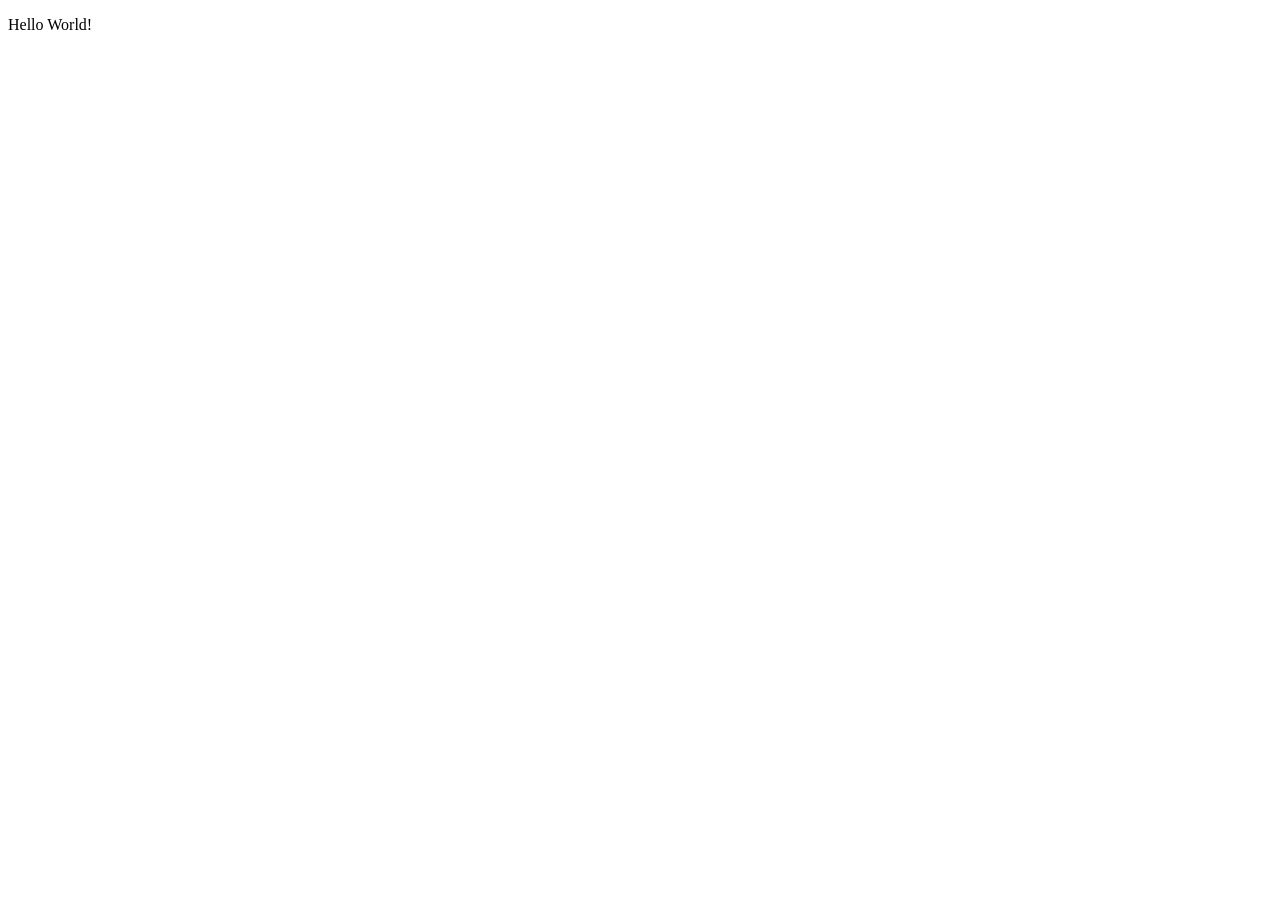
==== documentation/index.html @ 9842ae81 "Documentation window integrated" ====
<!DOCTYPE html>
<html lang="en">
<head>
    <meta charset="UTF-8">
    <meta name="viewport" content="width=device-width, initial-scale=1.0">
    <title>Documentation</title>
</head>
<body>
    <p>Hello World!</p>
</body>
</html>
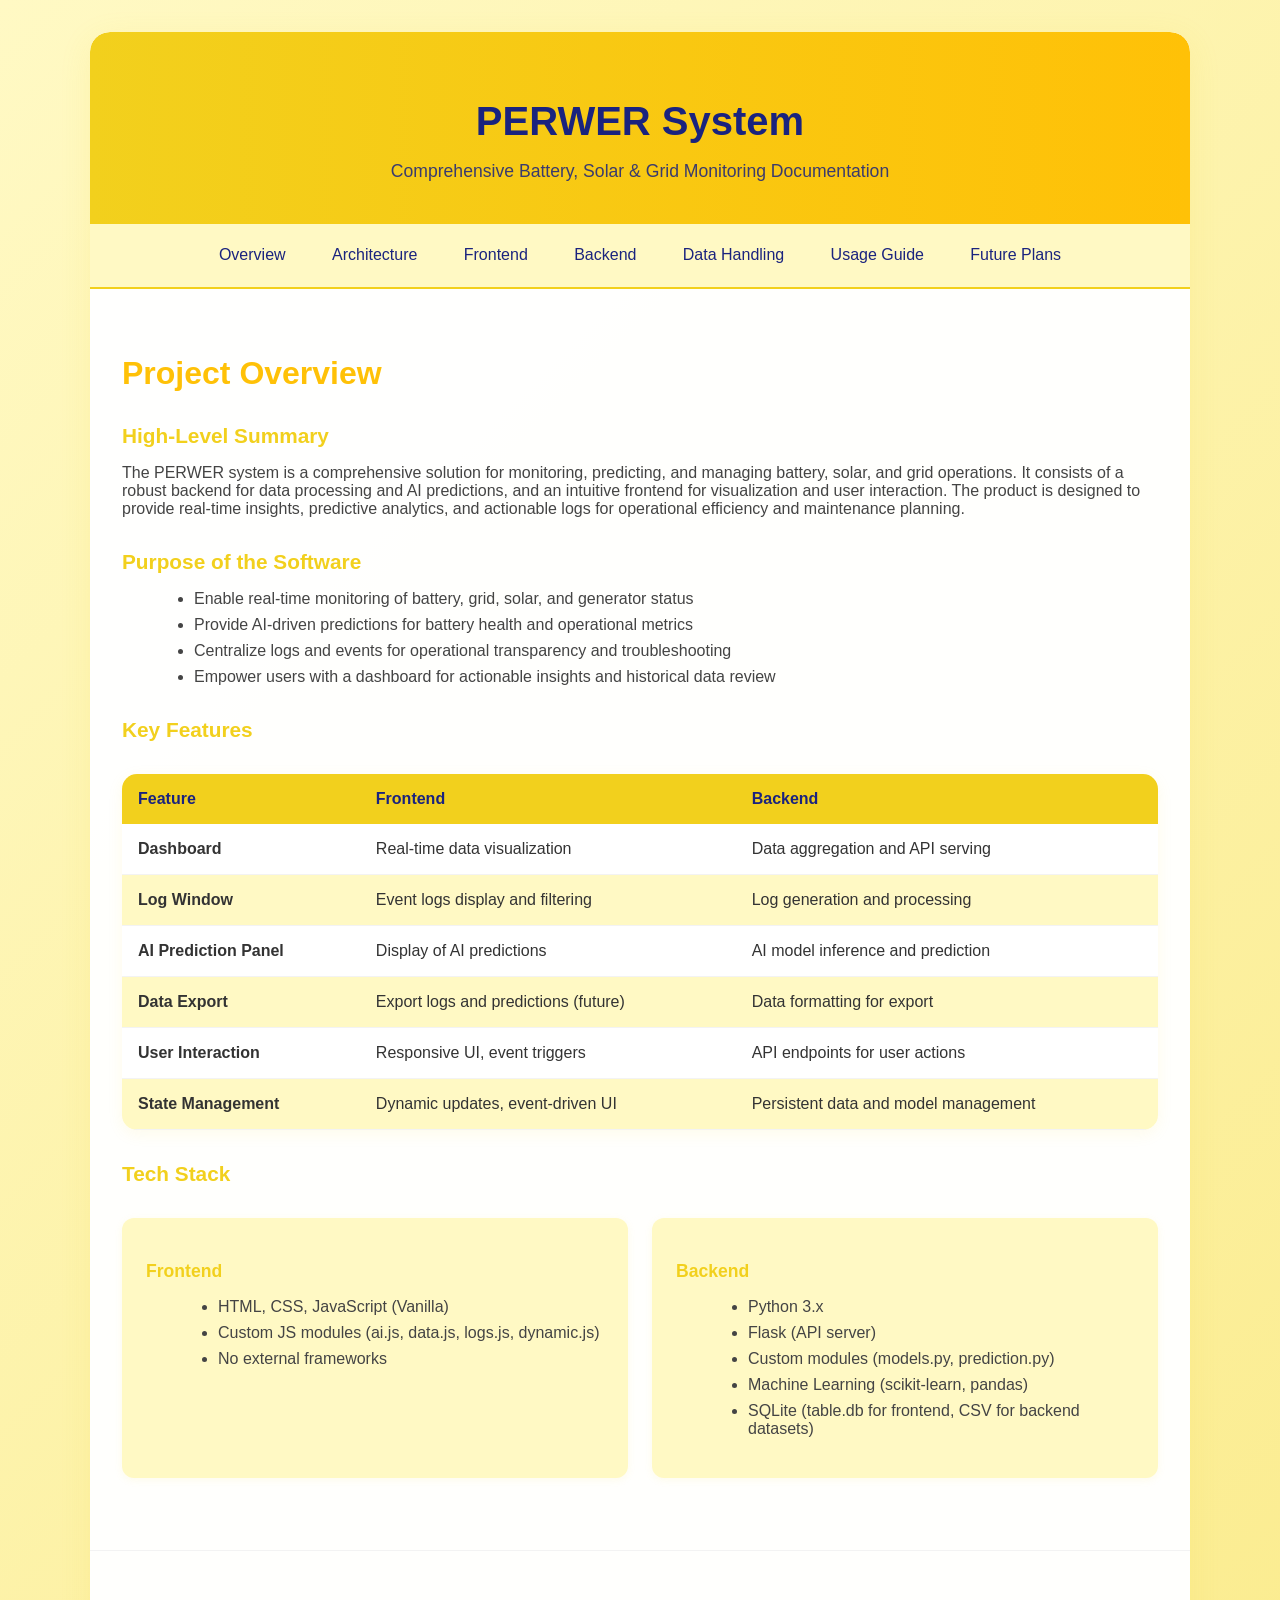
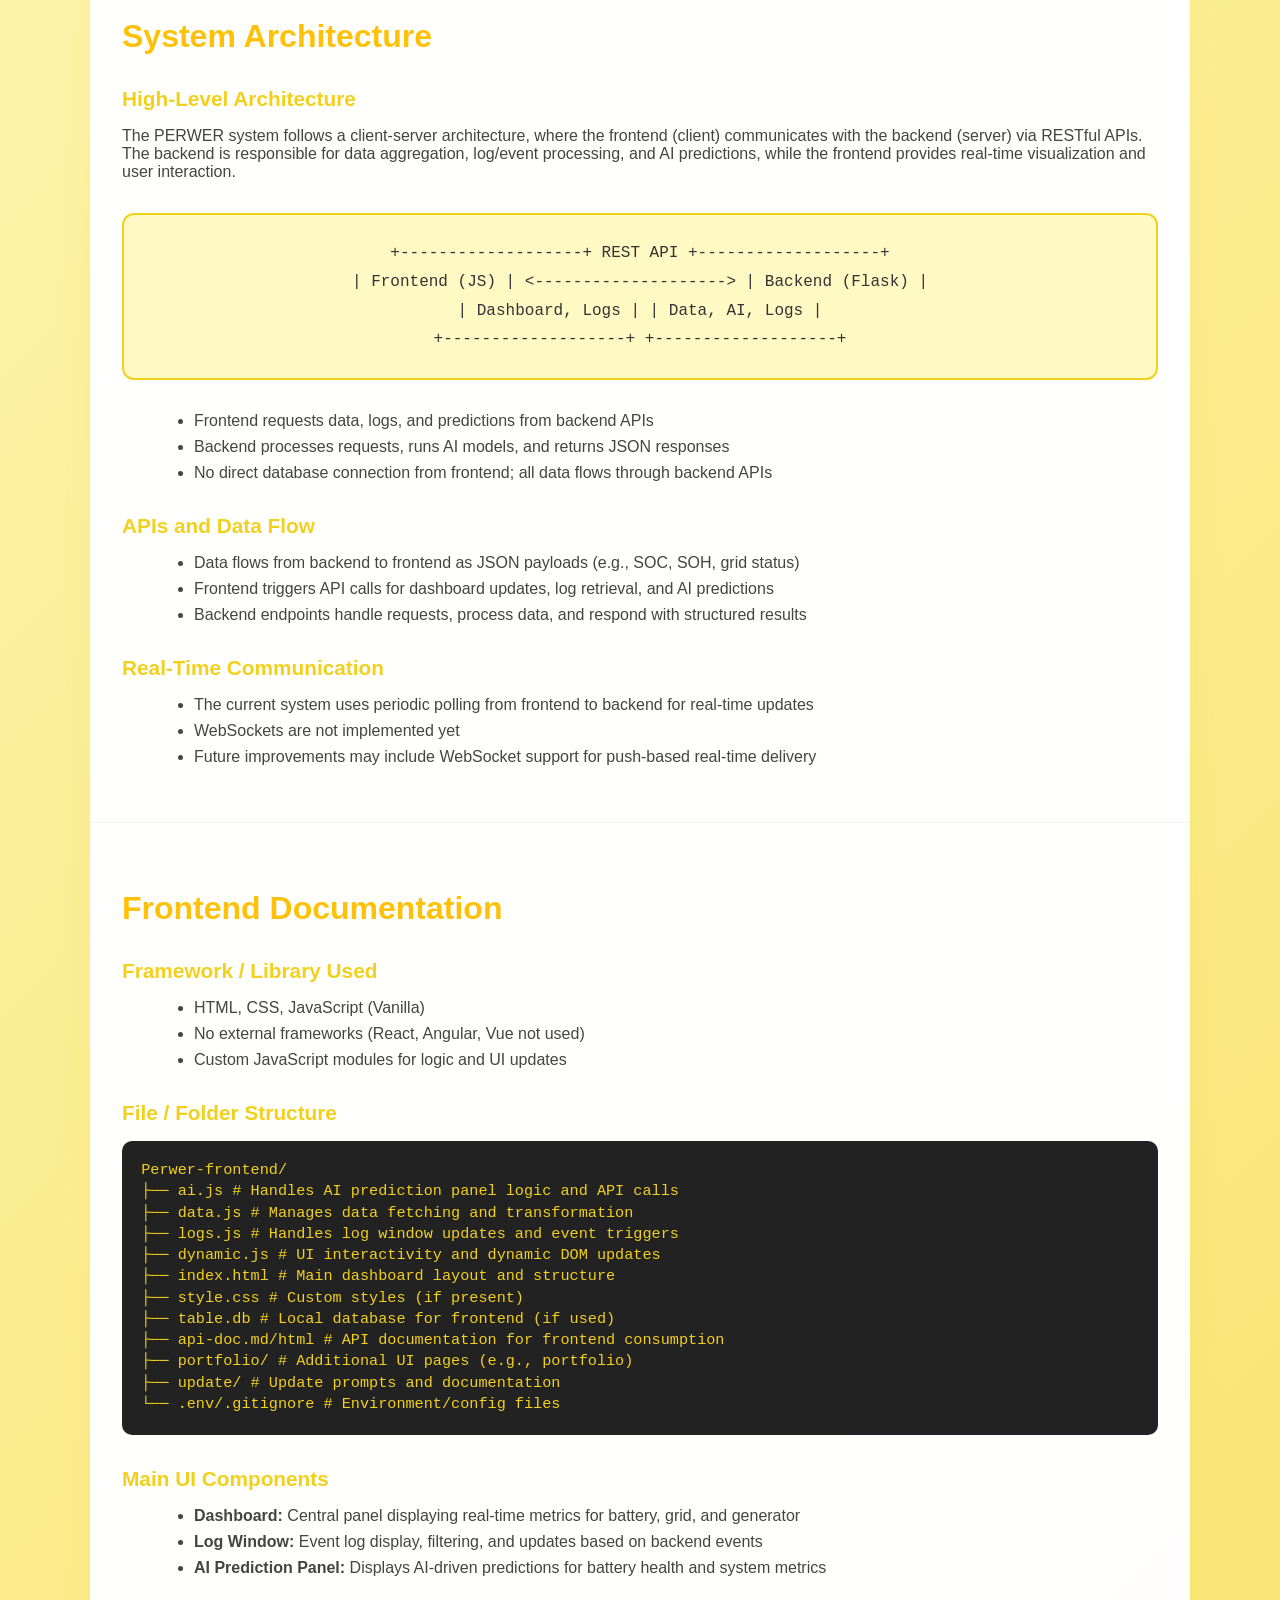
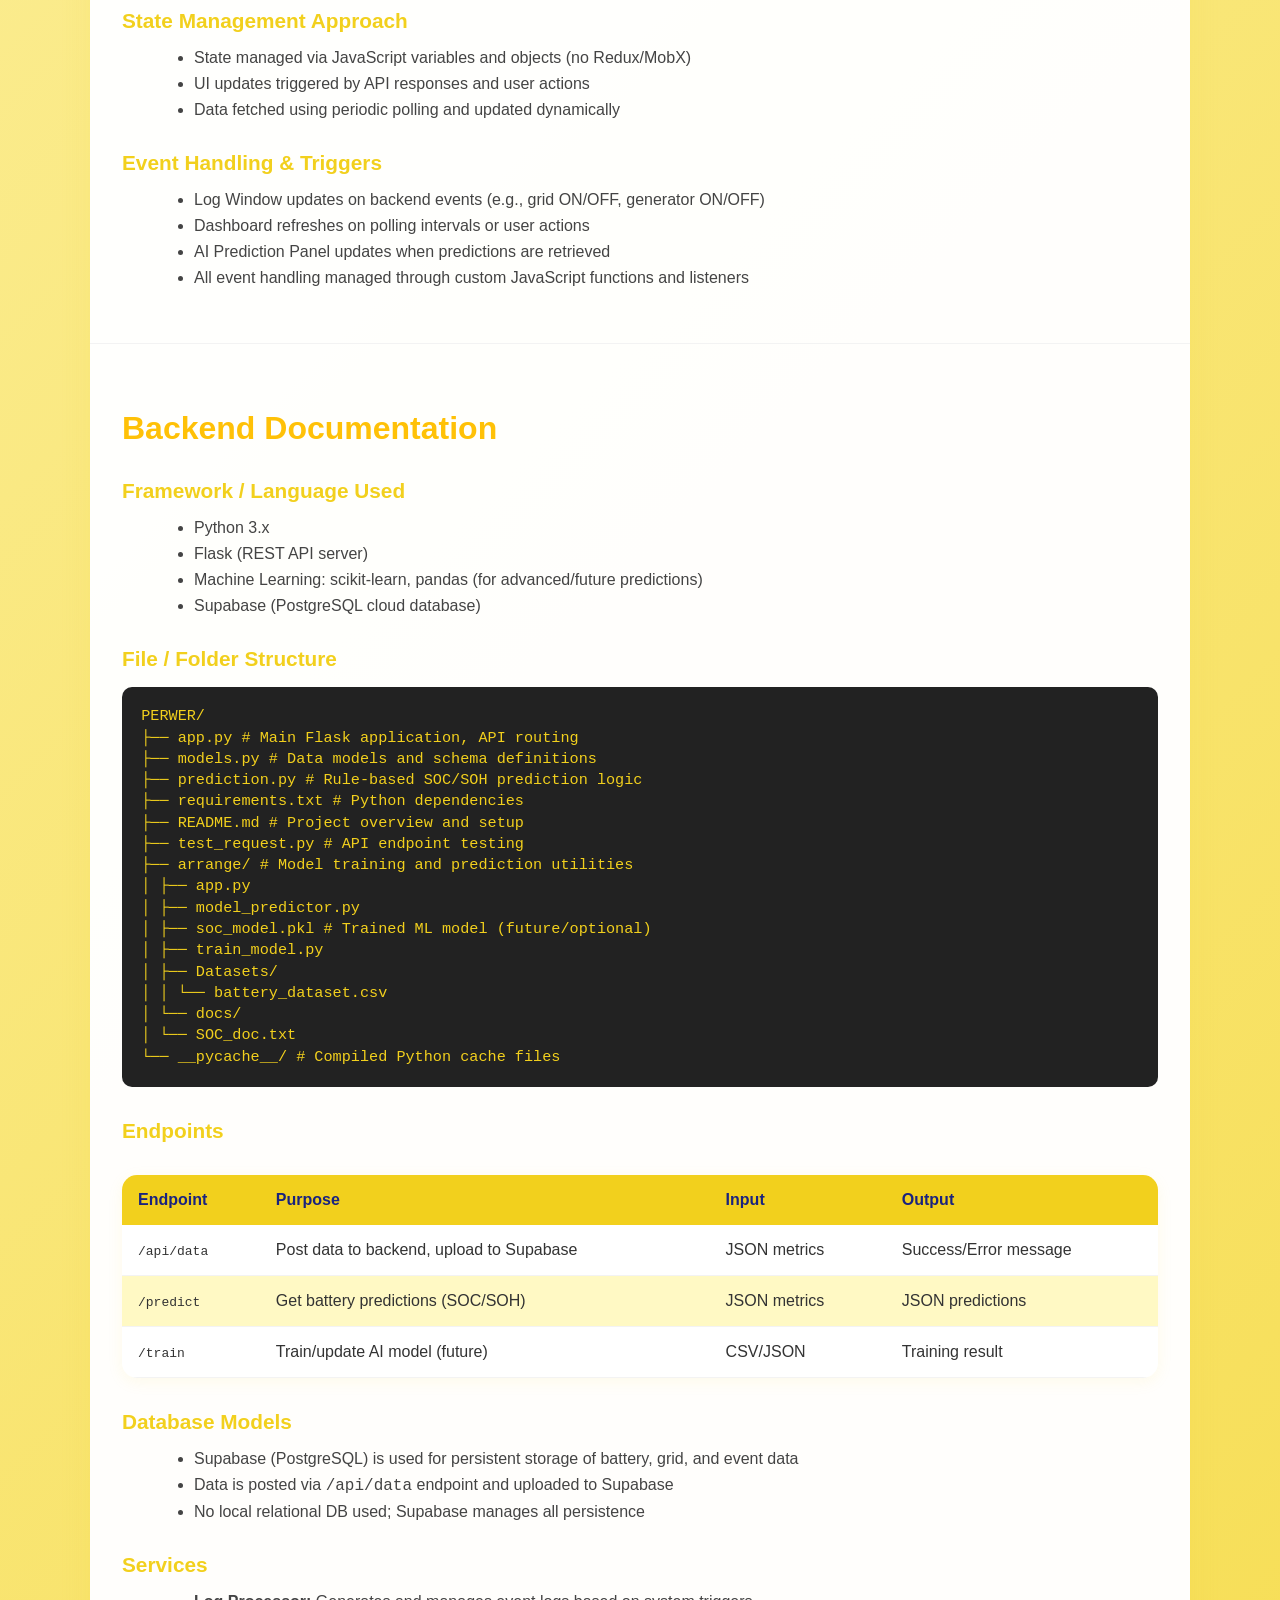
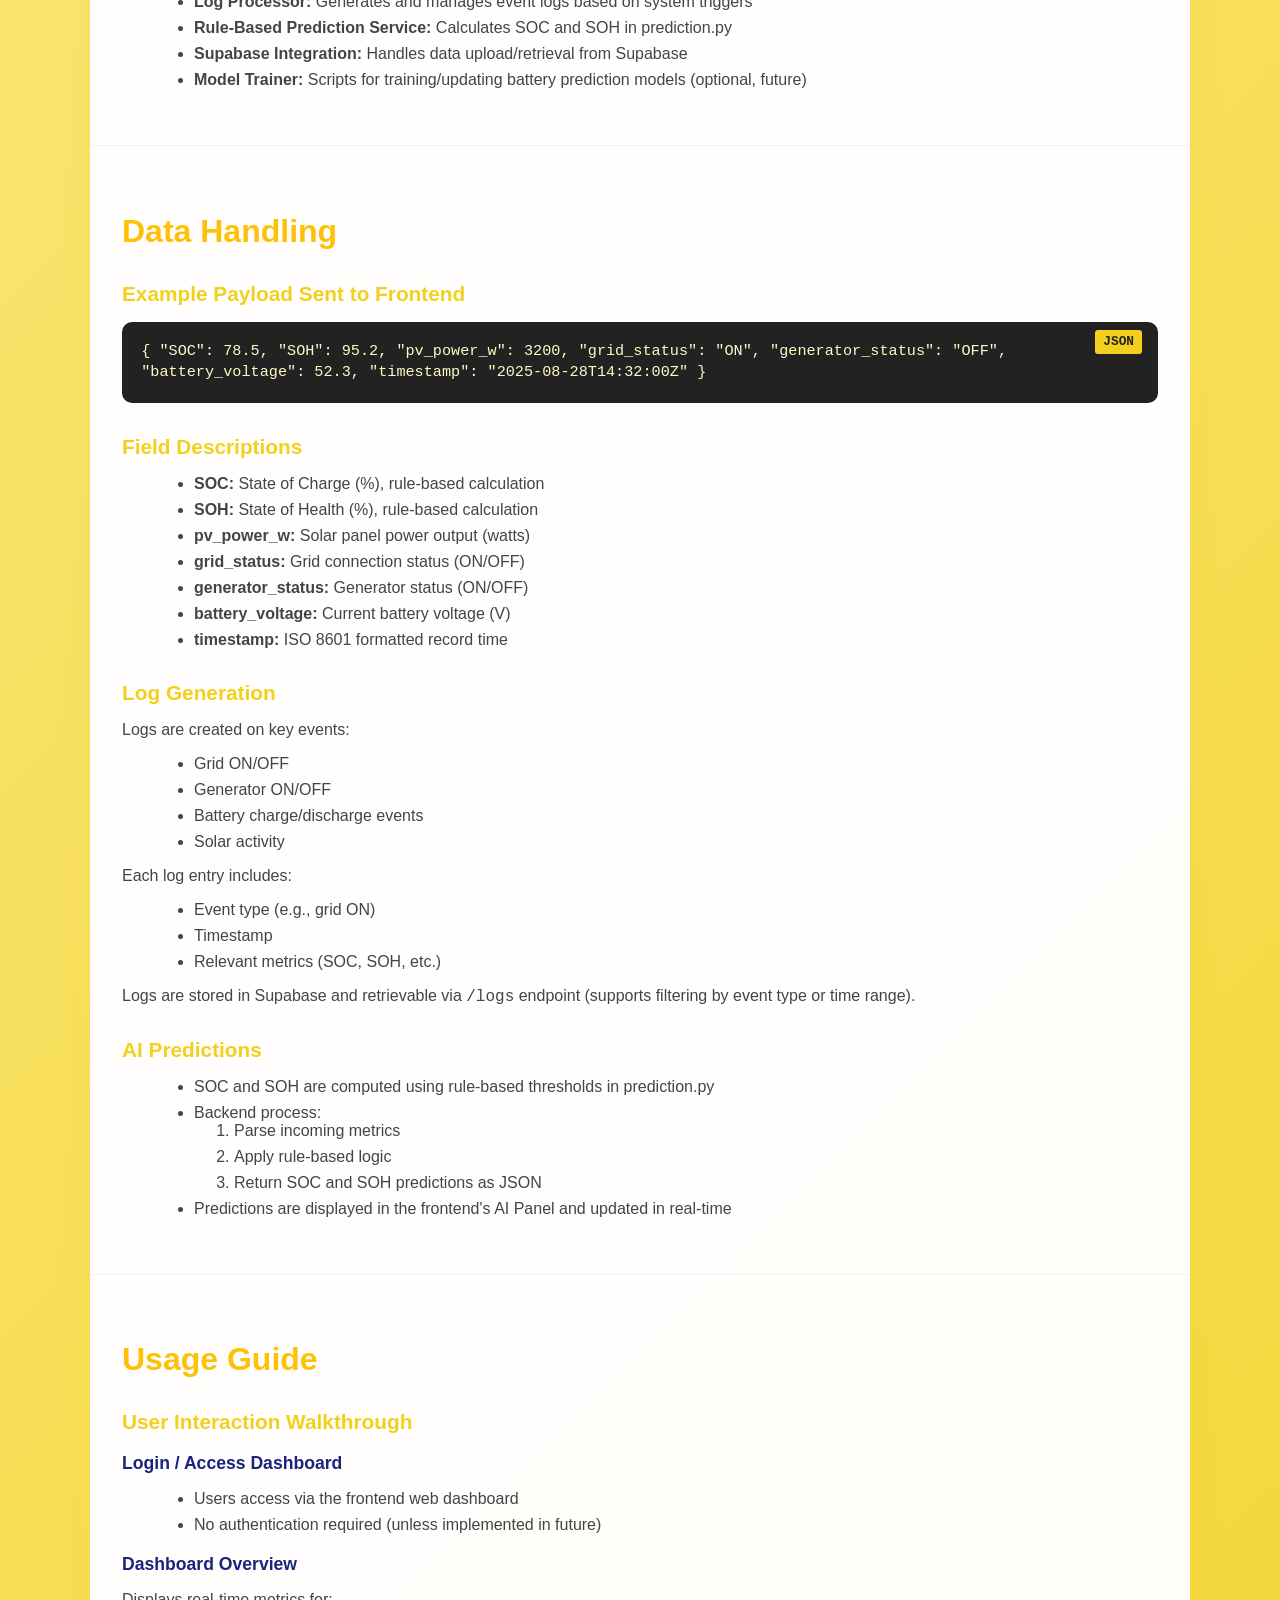
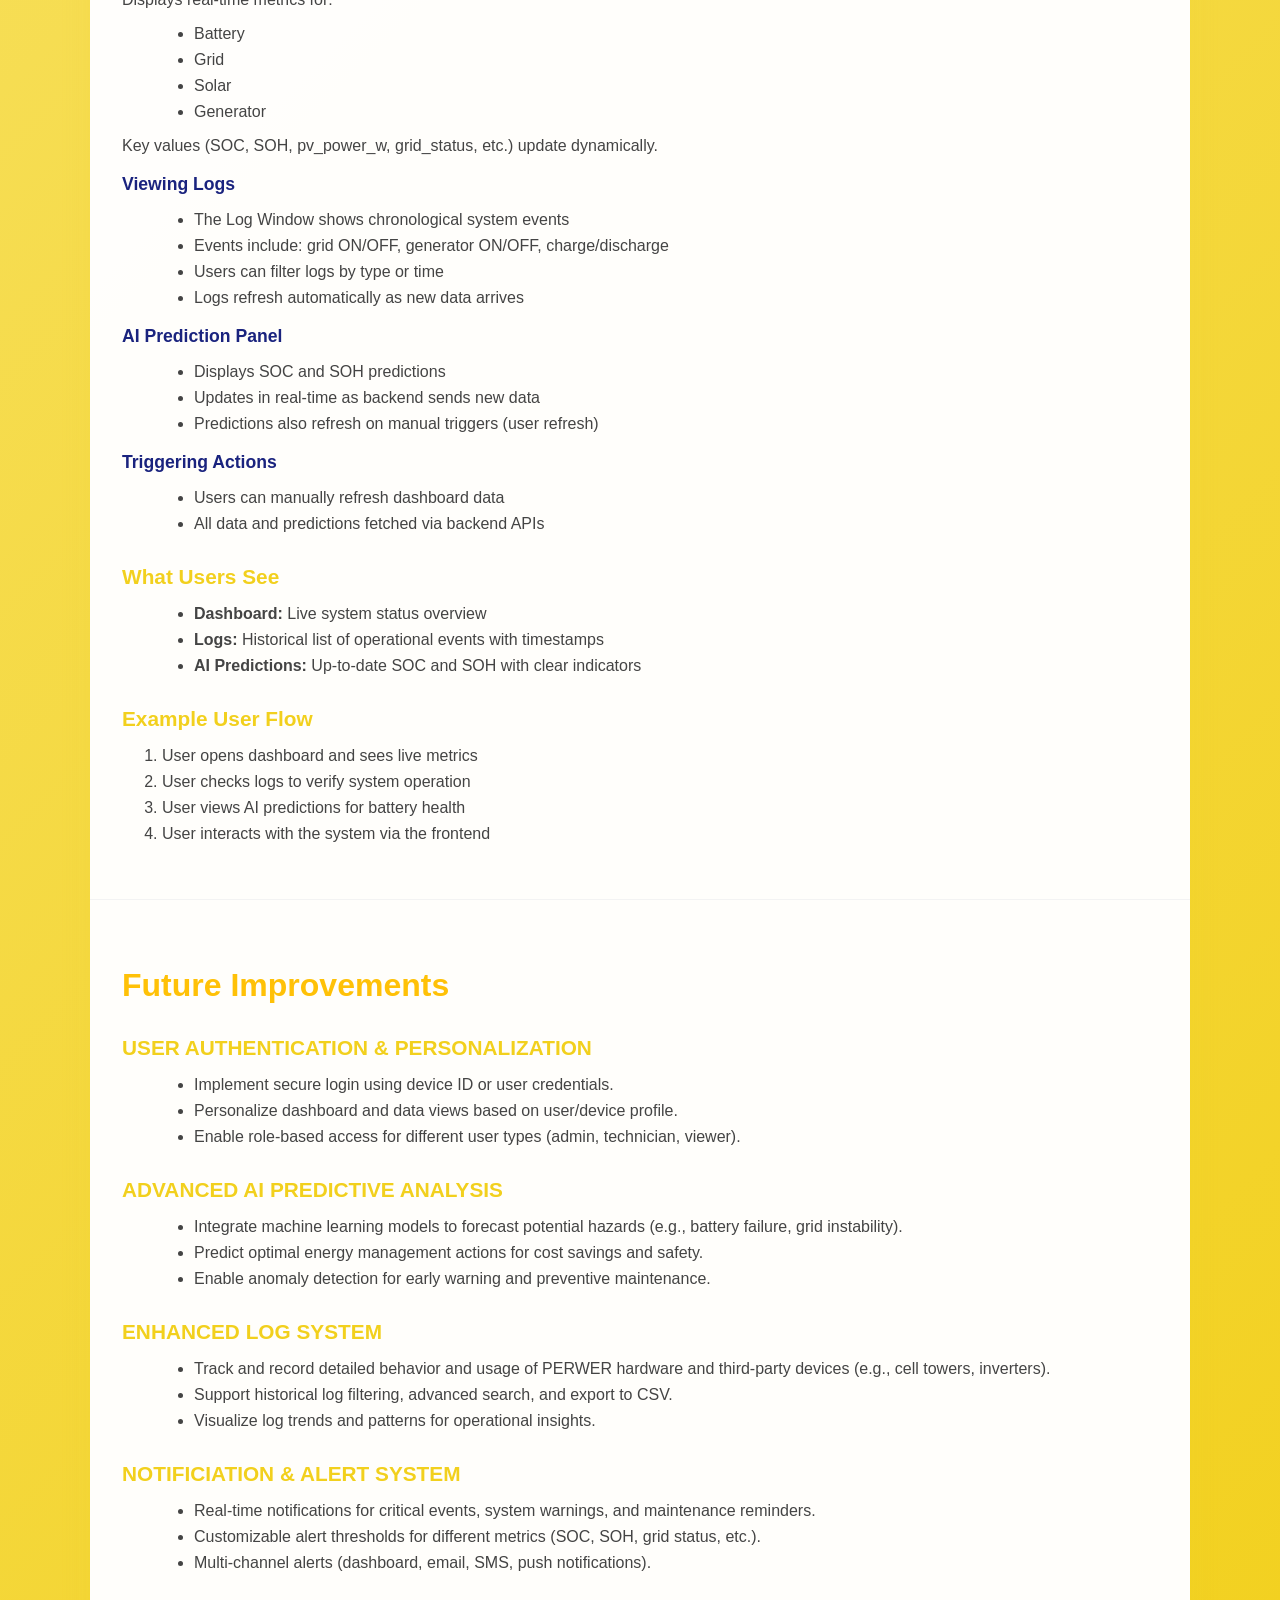
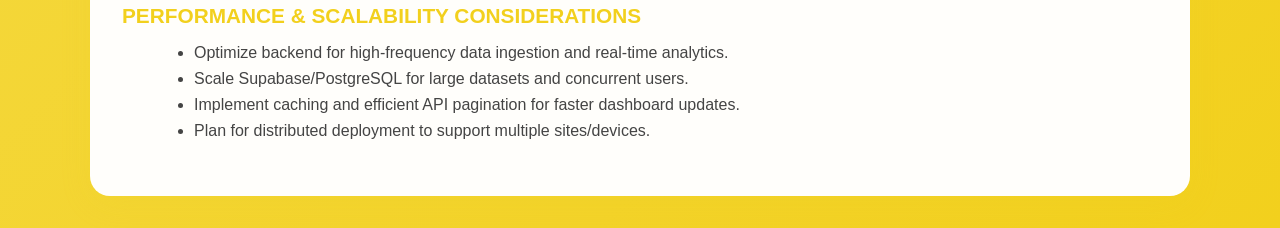
==== commit 767cf9f9: "Documentation complete!" ====
--- a/documentation/index.html
+++ b/documentation/index.html
@@ -3,9 +3,679 @@
 <head>
     <meta charset="UTF-8">
     <meta name="viewport" content="width=device-width, initial-scale=1.0">
-    <title>Documentation</title>
+    <title>PERWER System Documentation</title>
+    <style>
+        body {
+            font-family: 'Segoe UI', Tahoma, Geneva, Verdana, sans-serif;
+            background: linear-gradient(135deg, #FFF9C4 0%, #F2D01D 100%);
+            color: #333;
+            min-height: 100vh;
+        }
+
+        .container {
+            max-width: 1100px;
+            margin: 32px auto;
+            background: rgba(255,255,255,0.98);
+            border-radius: 20px;
+            box-shadow: 0 8px 32px rgba(242,208,29,0.12);
+            overflow: hidden;
+        }
+
+        .header {
+            background: linear-gradient(90deg, #F2D01D 0%, #FFC107 100%);
+            color: #1a237e;
+            text-align: center;
+            padding: 2.5rem 2rem 1.5rem 2rem;
+            border-radius: 20px 20px 0 0;
+        }
+
+        .header h1 {
+            font-size: 2.5rem;
+            font-weight: 700;
+            margin-bottom: 0.5rem;
+        }
+
+        .header p {
+            font-size: 1.1rem;
+            opacity: 0.85;
+        }
+
+        .nav {
+            display: flex;
+            justify-content: center;
+            gap: 0.5rem;
+            background: #FFF9C4;
+            border-bottom: 2px solid #F2D01D;
+            padding: 0.7rem 0;
+        }
+
+        .nav a {
+            color: #1a237e;
+            text-decoration: none;
+            padding: 0.7rem 1.2rem;
+            border-radius: 10px;
+            font-weight: 500;
+            font-size: 1rem;
+            transition: background 0.2s, color 0.2s;
+        }
+
+        .nav a:hover {
+            background: #F2D01D;
+            color: #fff;
+        }
+
+        .content {
+            padding: 0;
+        }
+
+        .section {
+            padding: 2.5rem 2rem;
+            border-bottom: 1px solid #f3f3f3;
+        }
+
+        .section:last-child {
+            border-bottom: none;
+        }
+
+        .section h2 {
+            color: #FFC107;
+            font-size: 2rem;
+            font-weight: 700;
+            margin-bottom: 1.5rem;
+        }
+
+        .section h3 {
+            color: #F2D01D;
+            font-size: 1.3rem;
+            margin: 2rem 0 1rem 0;
+            font-weight: 600;
+        }
+
+        .section h4 {
+            color: #1a237e;
+            font-size: 1.1rem;
+            margin: 1.2rem 0 0.5rem 0;
+            font-weight: 600;
+        }
+
+        .section p, .section ul, .section ol {
+            font-size: 1rem;
+            color: #444;
+        }
+
+        .section ul {
+            margin-left: 2rem;
+            margin-bottom: 1rem;
+        }
+
+        .section li {
+            margin-bottom: 0.5rem;
+        }
+
+        .feature-table, .endpoint-table {
+            width: 100%;
+            border-collapse: collapse;
+            margin: 2rem 0;
+            background: #fff;
+            border-radius: 15px;
+            overflow: hidden;
+            box-shadow: 0 4px 16px rgba(242,208,29,0.08);
+        }
+
+        .feature-table th, .endpoint-table th {
+            background: #F2D01D;
+            color: #1a237e;
+            padding: 1rem;
+            text-align: left;
+            font-weight: 600;
+            font-size: 1rem;
+        }
+
+        .feature-table td, .endpoint-table td {
+            padding: 1rem;
+            border-bottom: 1px solid #f3f3f3;
+            vertical-align: top;
+        }
+
+        .feature-table tr:nth-child(even), .endpoint-table tr:nth-child(even) {
+            background: #FFF9C4;
+        }
+
+        .feature-table tr:hover, .endpoint-table tr:hover {
+            background: #FFE082;
+            transition: background-color 0.2s;
+        }
+
+        .tech-stack {
+            display: grid;
+            grid-template-columns: repeat(auto-fit, minmax(280px, 1fr));
+            gap: 1.5rem;
+            margin: 2rem 0;
+        }
+
+        .tech-card {
+            background: #FFF9C4;
+            padding: 1.5rem;
+            border-radius: 12px;
+            box-shadow: 0 2px 8px rgba(242,208,29,0.08);
+        }
+
+        .tech-card h4 {
+            color: #F2D01D;
+            font-size: 1.1rem;
+            margin-bottom: 0.7rem;
+        }
+
+        .file-structure {
+            background: #222;
+            color: #F2D01D;
+            padding: 1.2rem;
+            border-radius: 10px;
+            font-family: 'Fira Mono', 'Consolas', monospace;
+            margin: 1rem 0;
+            overflow-x: auto;
+            font-size: 0.95rem;
+            line-height: 1.4;
+        }
+
+        .architecture-diagram {
+            text-align: center;
+            margin: 2rem 0;
+            padding: 1.5rem;
+            background: #FFF9C4;
+            border-radius: 12px;
+            font-family: monospace;
+            font-size: 1rem;
+            line-height: 1.8;
+            border: 2px solid #F2D01D;
+        }
+
+        .code-block {
+            background: #222;
+            color: #FFF9C4;
+            padding: 1.2rem;
+            border-radius: 10px;
+            font-family: 'Fira Mono', 'Consolas', monospace;
+            margin: 1rem 0;
+            overflow-x: auto;
+            font-size: 0.95rem;
+            line-height: 1.4;
+            position: relative;
+        }
+
+        .code-block::before {
+            content: 'JSON';
+            position: absolute;
+            top: 0.5rem;
+            right: 1rem;
+            background: #F2D01D;
+            color: #222;
+            padding: 0.2rem 0.5rem;
+            border-radius: 3px;
+            font-size: 0.8rem;
+            font-weight: 600;
+        }
+
+        @media (max-width: 768px) {
+            .container {
+                margin: 10px;
+                border-radius: 15px;
+            }
+
+            .header h1 {
+                font-size: 1.5rem;
+            }
+
+            .section {
+                padding: 1.2rem 0.5rem;
+            }
+
+            .section h2 {
+                font-size: 1.3rem;
+            }
+
+            .nav {
+                flex-direction: column;
+            }
+
+            .nav a {
+                text-align: center;
+            }
+
+            .tech-stack {
+                grid-template-columns: 1fr;
+                gap: 1rem;
+            }
+
+            .feature-table, .endpoint-table {
+                font-size: 0.85rem;
+            }
+
+            .feature-table th, .feature-table td,
+            .endpoint-table th, .endpoint-table td {
+                padding: 0.7rem;
+            }
+        }
+    </style>
 </head>
 <body>
-    <p>Hello World!</p>
+    <div class="container">
+        <header class="header">
+            <h1>PERWER System</h1>
+            <p>Comprehensive Battery, Solar & Grid Monitoring Documentation</p>
+        </header>
+
+        <nav class="nav">
+            <a href="#overview">Overview</a>
+            <a href="#architecture">Architecture</a>
+            <a href="#frontend">Frontend</a>
+            <a href="#backend">Backend</a>
+            <a href="#data">Data Handling</a>
+            <a href="#usage">Usage Guide</a>
+            <a href="#future">Future Plans</a>
+        </nav>
+
+        <main class="content">
+            <section id="overview" class="section">
+                <h2>Project Overview</h2>
+                
+                <h3>High-Level Summary</h3>
+                <p>The PERWER system is a comprehensive solution for monitoring, predicting, and managing battery, solar, and grid operations. It consists of a robust backend for data processing and AI predictions, and an intuitive frontend for visualization and user interaction. The product is designed to provide real-time insights, predictive analytics, and actionable logs for operational efficiency and maintenance planning.</p>
+
+                <h3>Purpose of the Software</h3>
+                <ul>
+                    <li>Enable real-time monitoring of battery, grid, solar, and generator status</li>
+                    <li>Provide AI-driven predictions for battery health and operational metrics</li>
+                    <li>Centralize logs and events for operational transparency and troubleshooting</li>
+                    <li>Empower users with a dashboard for actionable insights and historical data review</li>
+                </ul>
+
+                <h3>Key Features</h3>
+                <table class="feature-table">
+                    <thead>
+                        <tr>
+                            <th>Feature</th>
+                            <th>Frontend</th>
+                            <th>Backend</th>
+                        </tr>
+                    </thead>
+                    <tbody>
+                        <tr>
+                            <td><strong>Dashboard</strong></td>
+                            <td>Real-time data visualization</td>
+                            <td>Data aggregation and API serving</td>
+                        </tr>
+                        <tr>
+                            <td><strong>Log Window</strong></td>
+                            <td>Event logs display and filtering</td>
+                            <td>Log generation and processing</td>
+                        </tr>
+                        <tr>
+                            <td><strong>AI Prediction Panel</strong></td>
+                            <td>Display of AI predictions</td>
+                            <td>AI model inference and prediction</td>
+                        </tr>
+                        <tr>
+                            <td><strong>Data Export</strong></td>
+                            <td>Export logs and predictions (future)</td>
+                            <td>Data formatting for export</td>
+                        </tr>
+                        <tr>
+                            <td><strong>User Interaction</strong></td>
+                            <td>Responsive UI, event triggers</td>
+                            <td>API endpoints for user actions</td>
+                        </tr>
+                        <tr>
+                            <td><strong>State Management</strong></td>
+                            <td>Dynamic updates, event-driven UI</td>
+                            <td>Persistent data and model management</td>
+                        </tr>
+                    </tbody>
+                </table>
+
+                <h3>Tech Stack</h3>
+                <div class="tech-stack">
+                    <div class="tech-card">
+                        <h4>Frontend</h4>
+                        <ul>
+                            <li>HTML, CSS, JavaScript (Vanilla)</li>
+                            <li>Custom JS modules (ai.js, data.js, logs.js, dynamic.js)</li>
+                            <li>No external frameworks</li>
+                        </ul>
+                    </div>
+                    <div class="tech-card">
+                        <h4>Backend</h4>
+                        <ul>
+                            <li>Python 3.x</li>
+                            <li>Flask (API server)</li>
+                            <li>Custom modules (models.py, prediction.py)</li>
+                            <li>Machine Learning (scikit-learn, pandas)</li>
+                            <li>SQLite (table.db for frontend, CSV for backend datasets)</li>
+                        </ul>
+                    </div>
+                </div>
+            </section>
+
+            <section id="architecture" class="section">
+                <h2>System Architecture</h2>
+                
+                <h3>High-Level Architecture</h3>
+                <p>The PERWER system follows a client-server architecture, where the frontend (client) communicates with the backend (server) via RESTful APIs. The backend is responsible for data aggregation, log/event processing, and AI predictions, while the frontend provides real-time visualization and user interaction.</p>
+
+                <div class="architecture-diagram">
+                    +-------------------+         REST API         +-------------------+<br>
+                    |   Frontend (JS)   | &lt;--------------------&gt; |   Backend (Flask) |<br>
+                    |  Dashboard, Logs  |                         |  Data, AI, Logs   |<br>
+                    +-------------------+                         +-------------------+
+                </div>
+
+                <ul>
+                    <li>Frontend requests data, logs, and predictions from backend APIs</li>
+                    <li>Backend processes requests, runs AI models, and returns JSON responses</li>
+                    <li>No direct database connection from frontend; all data flows through backend APIs</li>
+                </ul>
+
+                <h3>APIs and Data Flow</h3>
+                <ul>
+                    <li>Data flows from backend to frontend as JSON payloads (e.g., SOC, SOH, grid status)</li>
+                    <li>Frontend triggers API calls for dashboard updates, log retrieval, and AI predictions</li>
+                    <li>Backend endpoints handle requests, process data, and respond with structured results</li>
+                </ul>
+
+                <h3>Real-Time Communication</h3>
+                <ul>
+                    <li>The current system uses periodic polling from frontend to backend for real-time updates</li>
+                    <li>WebSockets are not implemented yet</li>
+                    <li>Future improvements may include WebSocket support for push-based real-time delivery</li>
+                </ul>
+            </section>
+
+            <section id="frontend" class="section">
+                <h2>Frontend Documentation</h2>
+                
+                <h3>Framework / Library Used</h3>
+                <ul>
+                    <li>HTML, CSS, JavaScript (Vanilla)</li>
+                    <li>No external frameworks (React, Angular, Vue not used)</li>
+                    <li>Custom JavaScript modules for logic and UI updates</li>
+                </ul>
+
+                <h3>File / Folder Structure</h3>
+                <div class="file-structure">
+Perwer-frontend/<br>
+├── ai.js            # Handles AI prediction panel logic and API calls<br>
+├── data.js          # Manages data fetching and transformation<br>
+├── logs.js          # Handles log window updates and event triggers<br>
+├── dynamic.js       # UI interactivity and dynamic DOM updates<br>
+├── index.html       # Main dashboard layout and structure<br>
+├── style.css        # Custom styles (if present)<br>
+├── table.db         # Local database for frontend (if used)<br>
+├── api-doc.md/html  # API documentation for frontend consumption<br>
+├── portfolio/       # Additional UI pages (e.g., portfolio)<br>
+├── update/          # Update prompts and documentation<br>
+└── .env/.gitignore  # Environment/config files
+                </div>
+
+                <h3>Main UI Components</h3>
+                <ul>
+                    <li><strong>Dashboard:</strong> Central panel displaying real-time metrics for battery, grid, and generator</li>
+                    <li><strong>Log Window:</strong> Event log display, filtering, and updates based on backend events</li>
+                    <li><strong>AI Prediction Panel:</strong> Displays AI-driven predictions for battery health and system metrics</li>
+                </ul>
+
+                <h3>State Management Approach</h3>
+                <ul>
+                    <li>State managed via JavaScript variables and objects (no Redux/MobX)</li>
+                    <li>UI updates triggered by API responses and user actions</li>
+                    <li>Data fetched using periodic polling and updated dynamically</li>
+                </ul>
+
+                <h3>Event Handling & Triggers</h3>
+                <ul>
+                    <li>Log Window updates on backend events (e.g., grid ON/OFF, generator ON/OFF)</li>
+                    <li>Dashboard refreshes on polling intervals or user actions</li>
+                    <li>AI Prediction Panel updates when predictions are retrieved</li>
+                    <li>All event handling managed through custom JavaScript functions and listeners</li>
+                </ul>
+            </section>
+
+            <section id="backend" class="section">
+                <h2>Backend Documentation</h2>
+                
+                <h3>Framework / Language Used</h3>
+                <ul>
+                    <li>Python 3.x</li>
+                    <li>Flask (REST API server)</li>
+                    <li>Machine Learning: scikit-learn, pandas (for advanced/future predictions)</li>
+                    <li>Supabase (PostgreSQL cloud database)</li>
+                </ul>
+
+                <h3>File / Folder Structure</h3>
+                <div class="file-structure">
+PERWER/<br>
+├── app.py            # Main Flask application, API routing<br>
+├── models.py         # Data models and schema definitions<br>
+├── prediction.py     # Rule-based SOC/SOH prediction logic<br>
+├── requirements.txt  # Python dependencies<br>
+├── README.md         # Project overview and setup<br>
+├── test_request.py   # API endpoint testing<br>
+├── arrange/          # Model training and prediction utilities<br>
+│   ├── app.py<br>
+│   ├── model_predictor.py<br>
+│   ├── soc_model.pkl # Trained ML model (future/optional)<br>
+│   ├── train_model.py<br>
+│   ├── Datasets/<br>
+│   │   └── battery_dataset.csv<br>
+│   └── docs/<br>
+│       └── SOC_doc.txt<br>
+└── __pycache__/      # Compiled Python cache files
+                </div>
+
+                <h3>Endpoints</h3>
+                <table class="endpoint-table">
+                    <thead>
+                        <tr>
+                            <th>Endpoint</th>
+                            <th>Purpose</th>
+                            <th>Input</th>
+                            <th>Output</th>
+                        </tr>
+                    </thead>
+                    <tbody>
+                        <tr>
+                            <td><code>/api/data</code></td>
+                            <td>Post data to backend, upload to Supabase</td>
+                            <td>JSON metrics</td>
+                            <td>Success/Error message</td>
+                        </tr>
+                        <tr>
+                            <td><code>/predict</code></td>
+                            <td>Get battery predictions (SOC/SOH)</td>
+                            <td>JSON metrics</td>
+                            <td>JSON predictions</td>
+                        </tr>
+                        <tr>
+                            <td><code>/train</code></td>
+                            <td>Train/update AI model (future)</td>
+                            <td>CSV/JSON</td>
+                            <td>Training result</td>
+                        </tr>
+                    </tbody>
+                </table>
+
+                <h3>Database Models</h3>
+                <ul>
+                    <li>Supabase (PostgreSQL) is used for persistent storage of battery, grid, and event data</li>
+                    <li>Data is posted via <code>/api/data</code> endpoint and uploaded to Supabase</li>
+                    <li>No local relational DB used; Supabase manages all persistence</li>
+                </ul>
+
+                <h3>Services</h3>
+                <ul>
+                    <li><strong>Log Processor:</strong> Generates and manages event logs based on system triggers</li>
+                    <li><strong>Rule-Based Prediction Service:</strong> Calculates SOC and SOH in prediction.py</li>
+                    <li><strong>Supabase Integration:</strong> Handles data upload/retrieval from Supabase</li>
+                    <li><strong>Model Trainer:</strong> Scripts for training/updating battery prediction models (optional, future)</li>
+                </ul>
+            </section>
+
+            <section id="data" class="section">
+                <h2>Data Handling</h2>
+                
+                <h3>Example Payload Sent to Frontend</h3>
+                <div class="code-block">
+{
+  "SOC": 78.5,
+  "SOH": 95.2,
+  "pv_power_w": 3200,
+  "grid_status": "ON",
+  "generator_status": "OFF",
+  "battery_voltage": 52.3,
+  "timestamp": "2025-08-28T14:32:00Z"
+}
+                </div>
+
+                <h3>Field Descriptions</h3>
+                <ul>
+                    <li><strong>SOC:</strong> State of Charge (%), rule-based calculation</li>
+                    <li><strong>SOH:</strong> State of Health (%), rule-based calculation</li>
+                    <li><strong>pv_power_w:</strong> Solar panel power output (watts)</li>
+                    <li><strong>grid_status:</strong> Grid connection status (ON/OFF)</li>
+                    <li><strong>generator_status:</strong> Generator status (ON/OFF)</li>
+                    <li><strong>battery_voltage:</strong> Current battery voltage (V)</li>
+                    <li><strong>timestamp:</strong> ISO 8601 formatted record time</li>
+                </ul>
+
+                <h3>Log Generation</h3>
+                <p>Logs are created on key events:</p>
+                <ul>
+                    <li>Grid ON/OFF</li>
+                    <li>Generator ON/OFF</li>
+                    <li>Battery charge/discharge events</li>
+                    <li>Solar activity</li>
+                </ul>
+                
+                <p>Each log entry includes:</p>
+                <ul>
+                    <li>Event type (e.g., grid ON)</li>
+                    <li>Timestamp</li>
+                    <li>Relevant metrics (SOC, SOH, etc.)</li>
+                </ul>
+                
+                <p>Logs are stored in Supabase and retrievable via <code>/logs</code> endpoint (supports filtering by event type or time range).</p>
+
+                <h3>AI Predictions</h3>
+                <ul>
+                    <li>SOC and SOH are computed using rule-based thresholds in prediction.py</li>
+                    <li>Backend process:
+                        <ol>
+                            <li>Parse incoming metrics</li>
+                            <li>Apply rule-based logic</li>
+                            <li>Return SOC and SOH predictions as JSON</li>
+                        </ol>
+                    </li>
+                    <li>Predictions are displayed in the frontend's AI Panel and updated in real-time</li>
+                </ul>
+            </section>
+
+            <section id="usage" class="section">
+                <h2>Usage Guide</h2>
+                
+                <h3>User Interaction Walkthrough</h3>
+                
+                <h4>Login / Access Dashboard</h4>
+                <ul>
+                    <li>Users access via the frontend web dashboard</li>
+                    <li>No authentication required (unless implemented in future)</li>
+                </ul>
+
+                <h4>Dashboard Overview</h4>
+                <p>Displays real-time metrics for:</p>
+                <ul>
+                    <li>Battery</li>
+                    <li>Grid</li>
+                    <li>Solar</li>
+                    <li>Generator</li>
+                </ul>
+                <p>Key values (SOC, SOH, pv_power_w, grid_status, etc.) update dynamically.</p>
+
+                <h4>Viewing Logs</h4>
+                <ul>
+                    <li>The Log Window shows chronological system events</li>
+                    <li>Events include: grid ON/OFF, generator ON/OFF, charge/discharge</li>
+                    <li>Users can filter logs by type or time</li>
+                    <li>Logs refresh automatically as new data arrives</li>
+                </ul>
+
+                <h4>AI Prediction Panel</h4>
+                <ul>
+                    <li>Displays SOC and SOH predictions</li>
+                    <li>Updates in real-time as backend sends new data</li>
+                    <li>Predictions also refresh on manual triggers (user refresh)</li>
+                </ul>
+
+                <h4>Triggering Actions</h4>
+                <ul>
+                    <li>Users can manually refresh dashboard data</li>
+                    <li>All data and predictions fetched via backend APIs</li>
+                </ul>
+
+                <h3>What Users See</h3>
+                <ul>
+                    <li><strong>Dashboard:</strong> Live system status overview</li>
+                    <li><strong>Logs:</strong> Historical list of operational events with timestamps</li>
+                    <li><strong>AI Predictions:</strong> Up-to-date SOC and SOH with clear indicators</li>
+                </ul>
+
+                <h3>Example User Flow</h3>
+                <ol>
+                    <li>User opens dashboard and sees live metrics</li>
+                    <li>User checks logs to verify system operation</li>
+                    <li>User views AI predictions for battery health</li>
+                    <li>User interacts with the system via the frontend</li>
+                </ol>
+            </section>
+
+            <section id="future" class="section">
+                <h2>Future Improvements</h2>
+                
+                <h3>USER AUTHENTICATION & PERSONALIZATION</h3>
+                <ul>
+                    <li>Implement secure login using device ID or user credentials.</li>
+                    <li>Personalize dashboard and data views based on user/device profile.</li>
+                    <li>Enable role-based access for different user types (admin, technician, viewer).</li>
+                </ul>
+                
+                <h3>ADVANCED AI PREDICTIVE ANALYSIS</h3>
+                <ul>
+                    <li>Integrate machine learning models to forecast potential hazards (e.g., battery failure, grid instability).</li>
+                    <li>Predict optimal energy management actions for cost savings and safety.</li>
+                    <li>Enable anomaly detection for early warning and preventive maintenance.</li>
+                </ul>
+                
+                <h3>ENHANCED LOG SYSTEM</h3>
+                <ul>
+                    <li>Track and record detailed behavior and usage of PERWER hardware and third-party devices (e.g., cell towers, inverters).</li>
+                    <li>Support historical log filtering, advanced search, and export to CSV.</li>
+                    <li>Visualize log trends and patterns for operational insights.</li>
+                </ul>
+                
+                <h3>NOTIFICIATION & ALERT SYSTEM</h3>
+                <ul>
+                    <li>Real-time notifications for critical events, system warnings, and maintenance reminders.</li>
+                    <li>Customizable alert thresholds for different metrics (SOC, SOH, grid status, etc.).</li>
+                    <li>Multi-channel alerts (dashboard, email, SMS, push notifications).</li>
+                </ul>
+
+                <h3>PERFORMANCE & SCALABILITY CONSIDERATIONS</h3>
+                <ul>
+                    <li>Optimize backend for high-frequency data ingestion and real-time analytics.</li>
+                    <li>Scale Supabase/PostgreSQL for large datasets and concurrent users.</li>
+                    <li>Implement caching and efficient API pagination for faster dashboard updates.</li>
+                    <li>Plan for distributed deployment to support multiple sites/devices.</li>
+                </ul>
+            </section>
+        </main>
+    </div>
 </body>
 </html>
